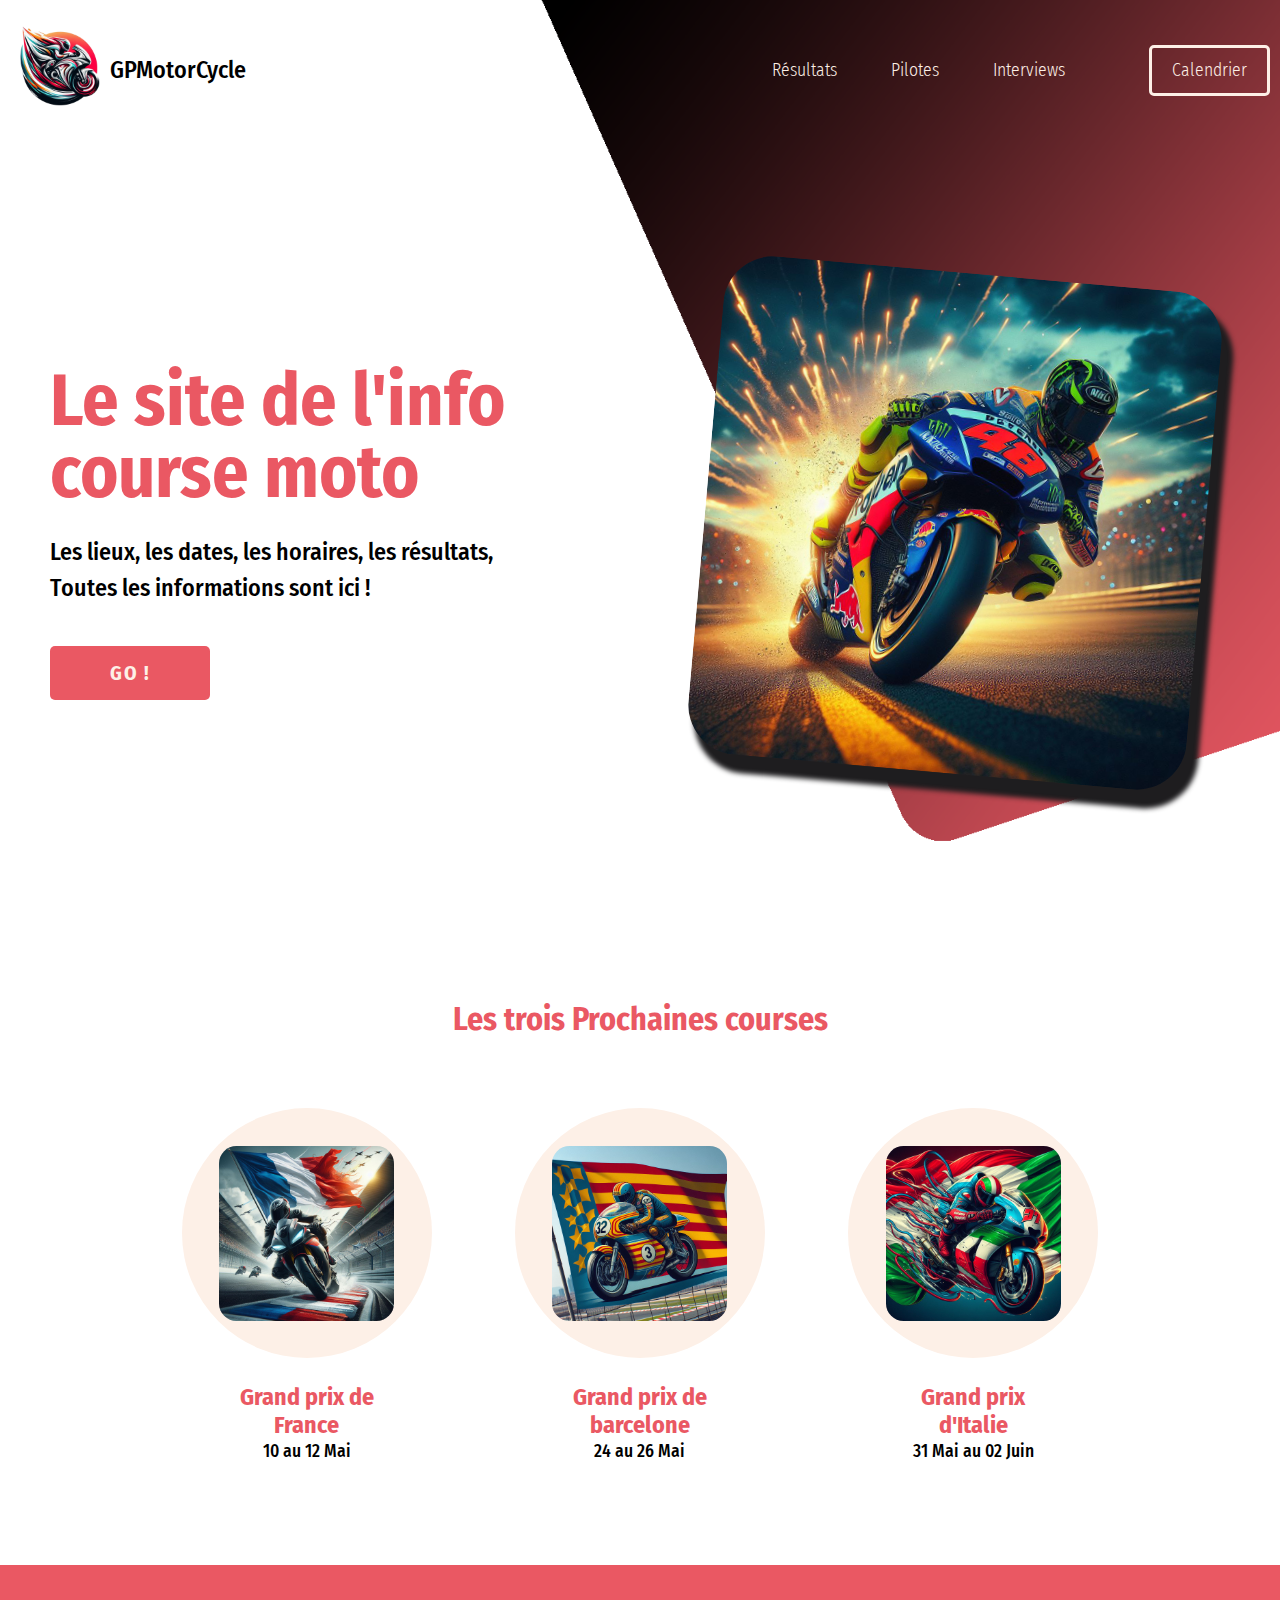
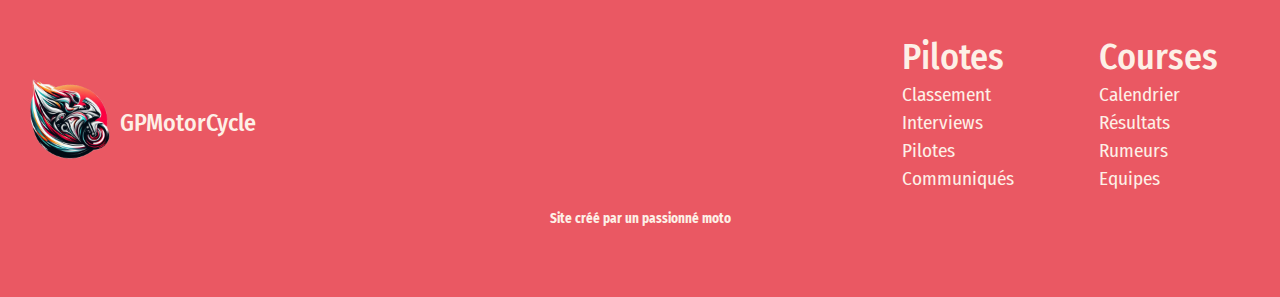
==== index.html @ 8bfcfeb6 "new file:   "R\303\251sultats.html" 	new file:   assets/Resulat/Style.css 	modified:   calendrier.ht" ====
<!DOCTYPE html>
<html lang="fr-FR">
<head>
    <meta charset="UTF-8">
    <meta name="viewport" content="width=device-width, initial-scale=1.0">
    <title>GPMotorCycle</title>
    <link rel="preconnect" href="https://fonts.googleapis.com">
    <link rel="preconnect" href="https://fonts.gstatic.com" crossorigin>
    <link href="https://fonts.googleapis.com/css2?family=Fira+Sans+Condensed:wght@400;500;600;700;800;900&display=swap" rel="stylesheet">
    <link rel="stylesheet" href="assets/css/style.css">
</head>
<body>

    <section id="section-1">
        <header>
            <div class="left">
                <img src="assets/logo/logo.png" alt="logodusite" height="100px">
                <p>GPMotorCycle</p>
            </div>
            <div class="right">
                <nav>
                    <a href="Résultats.html">Résultats</a>
                    <a href="#">Pilotes</a>
                    <a href="#">Interviews</a>
                    <a href="calendrier.html">Calendrier</a>
                </nav>
            </div>
        </header>
        <div class="container">
            <div class="left">
                <h1>Le site de l'info course moto</h1>
                <p>Les lieux, les dates, les horaires, les résultats,  Toutes les informations sont ici !</p>
                <a href="calendrier.html">GO !</a>
            </div>
            <div class="right">
                <img src="assets/img accueil/img  accueil.jpeg" alt="moto" height="500px">
            </div>
        </div>
    </section>

    <section id="section-2">
        <h2> Les trois Prochaines courses</h2>
        <div class="container-icon">
            <div class="bloc-icon">
                <div class="bloc-img">
                    <img src="assets/Flag_pays/France.jpeg" alt="drapeaudupays">
                </div>
                <span>Grand prix de France</span>
                <p>10 au 12 Mai</p>
            </div>
            <div class="bloc-icon">
                <div class="bloc-img">
                    <img src="assets/Flag_pays/Barcelone.jpeg" alt="drapeaudupays">
                </div>
                <span>Grand prix de barcelone</span>
                <p>24 au 26 Mai</p>
            </div>
            <div class="bloc-icon">
                <div class="bloc-img">
                    <img src="assets/Flag_pays/Italie.jpeg" alt="drapeaudupays">
                </div>
                <span>Grand prix d'Italie</span>
                <p>31 Mai au 02 Juin</p>
            </div>
        </div>
    </section>
    <footer>
        <div class="container">
            <div class="bloc">
                <img src="assets/logo/logo.png" alt="logodusite">
                <p>GPMotorCycle</p>
            </div>
            <div class="bloc">
                <div class="bloc-menu">
                    <span>Pilotes</span>
                    <ul>
                        <li><a href="#">Classement</a></li>
                        <li><a href="#">Interviews</a></li>
                        <li><a href="#">Pilotes</a></li>
                        <li><a href="#">Communiqués</a></li>
                    </ul>
                </div>
                <div class="bloc-menu">
                    <span>Courses</span>
                    <ul>
                        <li><a href="calendrier.html">Calendrier</a></li>
                        <li><a href="#">Résultats</a></li>
                        <li><a href="#">Rumeurs</a></li>
                        <li><a href="#">Equipes</a></li>
                    </ul>
                </div>
            </div>
        </div>

        <div class="container">
            <div class="fin">
                <h5>Site créé par un passionné moto</h5>
            </div>
        </div>

        
        
    </footer>

</body>
</html>
---- assets/css/style.css ----
* {
    margin: 0;
    padding: 0;
    list-style: none;
    text-decoration: none;
    font-family: "Fira Sans Condensed", sans-serif; 
}

#section-1 {
    height: 100vh;
    background-color: #fff;
    background-size: cover;
    background-position: bottom;
    background-image:url(../background/bg3.png);
}
#section-1 header {
    display: flex;
    align-items: center;
    justify-content: space-between;
    max-width: 1600px;
    margin: 0 auto;
    padding: 20px 10px 0 10px;
}

#section-1 header .left {
    display: flex;
    align-items: center;
    font-size: 1.5em;
    font-weight: 450;
}

#section-1 header nav a {
    color: #FDF0E7;
    font-weight: 300;
    margin-left: 50px;
    font-size: 1.1em;

}

#section-1 header nav a:hover {
    text-decoration: underline;
}

#section-1 header nav a:nth-child(4) {
   color: #FDF0E7;
   border: 3px solid #FDF0E7;
   padding: 12px 20px;
   border-radius: 5px;
   margin-left: 80px;
   opacity: 1;
}

#section-1 header nav a:nth-child(4):hover {
    opacity: 0.5;
}

#section-1 .container {
    display: flex;
    align-items: center;
    justify-content: space-between;
    max-width: 1400px;
    margin: 0  auto ;
    height: 90%;
    padding: 0 50px;
}

#section-1 .container .left {
    max-width: 500px;
}

#section-1 .container h1 {
    font-size: 4.5em;
    color: #EA5863;
    line-height: 1em;
    margin-bottom: 25px;
}


#section-1 .container p {
    font-size: 1.5em;
    color: #000;
    line-height: 1.5em;
    margin-bottom: 55px;
    font-weight: 450;
}

#section-1 .container a {
    color: #FDF0E7;
    background: #EA5863;
    padding: 15px 60px;
    border-radius: 5px;
    font-weight: bold;
    letter-spacing: 1.5px;
    font-size: 20px;
    opacity:1;
}

#section-1 .container a:hover {
    opacity:0.9;
}

#section-1 .container img {
    margin-right: 25px;
    border-radius: 10%;
    transform: rotate(5deg);
    background-color: #cccccc;
    box-shadow: 10px 15px 5px 3px #1e1d1f;
}

#section-1 .container img:hover {
    transform: rotate(10deg);
    transition-duration:2s; 
    -moz-transform: scale(1.1);
    -webkit-transform: scale(1.1);
    transform: scale(1.1);
}

#section-2{

    max-width: 1000px;
    margin: 100px auto;
    text-align: center;
    padding: 0 25px;
}

#section-2 h2 {
    color: #EA5863;
    font-size: 2em;
}

#section-2 .container-icon {
    display: flex;
    justify-content: space-around;
    align-items: center;
    margin-top: 70px;
}

#section-2 .container-icon .bloc-icon {
    max-width: 200px;
    display: flex;
    justify-content: center;
    align-items: center;
    flex-direction: column;
}

#section-2 .container-icon .bloc-img {
    background-color: #fdf0e7;
    height: 250px;
    width: 250px;
    border-radius: 50%;
    display: flex;
    justify-content: center;
    align-items: center;
}

#section-2 .container-icon .bloc-icon img {
    border-radius: 10%;
    width: 70%;
}

#section-2 .container-icon .bloc-img:hover {
    transform: rotate(10deg);
    transition-duration:0.5s; 
    -moz-transform: scale(1.1);
    -webkit-transform: scale(1.1);
    transform: scale(1.1);
}

#section-2 .container-icon span {
    color: #EA5863;
    font-size: 1.5em;
    font-weight: 650;
    margin: 25px 20px 0;
}

#section-2 .container-icon p {
    color: #000;
    font-size: 1.1em;
    line-height: 1.5;
    font-weight: 450;
}


footer {
    background-color:#EA5863;
    padding: 70px 20px;
}

footer .container {
    max-width: 1450px;
    margin: 0 auto;
    display: flex;
    justify-content: space-between;
    align-items: center;
    
}

footer .container .fin h5 {
    color: #FDF0E7;
}

footer .bloc {
    font-size: 1.5em;
    display: flex;
    align-items: center;

}

footer .bloc p {
    color:#FDF0E7;
}


footer .bloc p {
    font-weight: 450;
}

footer .bloc:nth-child(2) {
    display: flex;
    width: 400px;
    justify-content: space-around;
}

footer .bloc img {
    max-width: 100px;
}

footer .bloc-menu span {
    font-size: 1.5em;
    font-weight: 450;
    color: #fdf0e7;
    
}
footer .bloc-menu ul {
    margin-bottom: 20px;
}

footer .bloc-menu li a {
    color:#fdf0e7;
    font-size: 0.8em;
}

footer .bloc-menu li a:hover {
    text-decoration: underline;
}

footer .fin {
    color: #FDF0E7;
    max-width: 1450px;
    margin: 0 auto;
    display: flex;
    justify-content: space-between;
}
footer h5{
    align-items: center;
}

@media screen and (max-width: 767px) {
    #section-1 header .left img {
        display: none;

    }

    .left p {
        color: #FDF0E7;
    }

    #section-1 header nav a,
    #section-1 header nav a:nth-child(4) {
        margin: 0 25px;
    }

    #section-1 header {
        justify-content: center;
        height: 50px;
    }
    
}

@media screen and (max-width: 1100px) {
    #section-1 .container img {
        margin-right: 0px;
    }
}

@media screen and (max-width: 1080px) {
    #section-1 .container img {
        height: 380px;
    }
}

@media screen and (max-width: 935px) {

    #section-1  {
        height: 100%;
    }

    #section-1 .container {
        flex-direction: column;
        justify-content: center;
        margin-top: 100px;
    }

    #section-1 .container img {
        width: 100%;
        height: auto;
        transform: none;
        box-shadow: none;
    }

    #section-1 .container .left {
        text-align: center;
        margin-bottom: 50px;
    }

    #section-1 .container .right {
        width: 100%;
    }

    #section-1 .container .right {
        margin-bottom: 100px;
    }

}

@media screen and (max-width: 620px) {

    #section-1 .container {
        padding: 0 15px;
    }

    #section-1 .container h1 {
        font-size: 3em;
    }

}

@media screen and (max-width: 525px) {

    #section-2 h2 {
        font-size: 1.5em
    }

    #section-2 .container-icon {
        flex-direction: column;
        align-items: center;

    }

    #section-2 .container-icon .bloc-icon {
        max-width: none;
        width: 80%;
        margin-bottom: 50px;
    }

    #section-2 .container-icon .bloc-img {
        height: 250px;
        width: 250px;
    }

    #section-2 .container-icon span {
        font-size: 2.5em;
    }

    #section-2 .container-icon p {
        font-size: 1.75em;
    }
}

@media screen and (max-width: 425px) {
    #section-2 h2 {
        font-size: 1.25em
    }

    #section-2 .container-icon .bloc-icon {
        width: 100%;
    }

    #section-2 .container-icon .bloc-img {
        height: 200px;
        width: 200px;
    }

    #section-2 .container-icon span {
        font-size: 1.75em;
    }

    #section-2 .container-icon p {
        font-size: 1.25em;
    }


}

@media screen and (max-width: 830px) {
    footer .bloc{
        max-width: 300px;
    }
}

@media screen and (max-width: 655px) {

    footer {
        padding: 30px 20px;
    }

    footer .container {
        flex-direction: column;
    }

    footer .bloc:nth-child(1) {
        max-width: none;
        width: 95%;
        margin-bottom: 50px;
    }

    footer .bloc:nth-child(2) {
        width: 80%;
        max-width: none;
    }
}

@media screen and (max-width: 400px) {

    footer .bloc:nth-child(2) {
        width: 100%;

    }
    footer .bloc-menu span {
        font-size: 1.2em;
    }
}

@media screen and (max-width: 788px) {

    .right nav {
        display: none;
    }
}
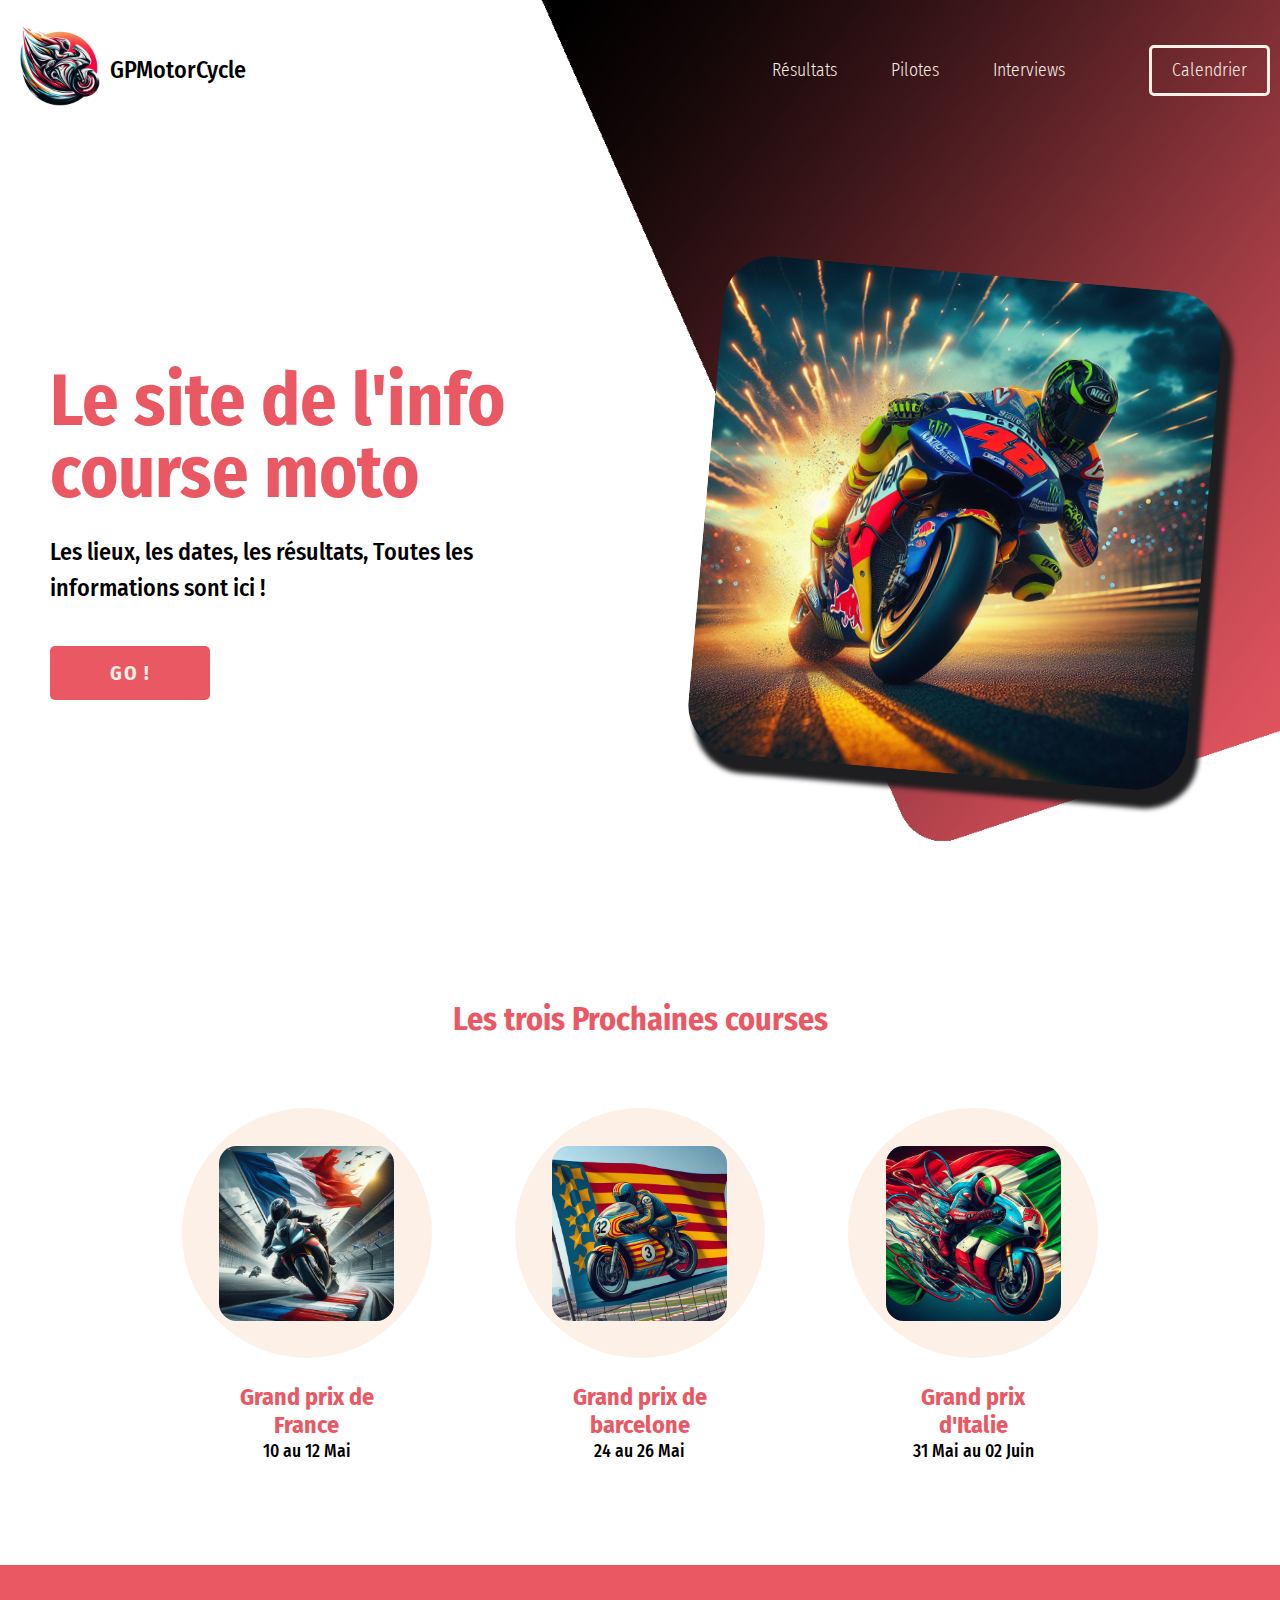
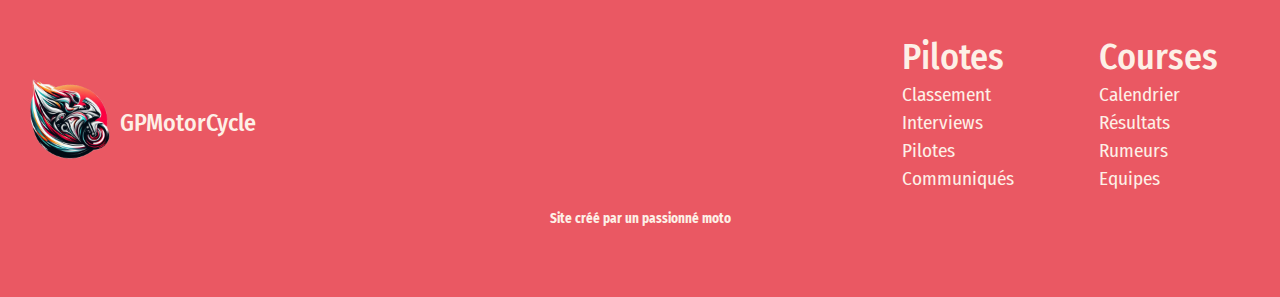
==== commit b5b31cc9: "modified:   index.html" ====
--- a/index.html
+++ b/index.html
@@ -8,6 +8,7 @@
     <link rel="preconnect" href="https://fonts.gstatic.com" crossorigin>
     <link href="https://fonts.googleapis.com/css2?family=Fira+Sans+Condensed:wght@400;500;600;700;800;900&display=swap" rel="stylesheet">
     <link rel="stylesheet" href="assets/css/style.css">
+    <link rel="icon" type="image/png" sizes="120x120" href="assets/logo/apple-icon-120x120.png" type="image/x-icon">
 </head>
 <body>
 
@@ -29,7 +30,7 @@
         <div class="container">
             <div class="left">
                 <h1>Le site de l'info course moto</h1>
-                <p>Les lieux, les dates, les horaires, les résultats,  Toutes les informations sont ici !</p>
+                <p>Les lieux, les dates, les résultats,  Toutes les informations sont ici !</p>
                 <a href="calendrier.html">GO !</a>
             </div>
             <div class="right">
@@ -84,7 +85,7 @@
                     <span>Courses</span>
                     <ul>
                         <li><a href="calendrier.html">Calendrier</a></li>
-                        <li><a href="#">Résultats</a></li>
+                        <li><a href="Résultats.html">Résultats</a></li>
                         <li><a href="#">Rumeurs</a></li>
                         <li><a href="#">Equipes</a></li>
                     </ul>
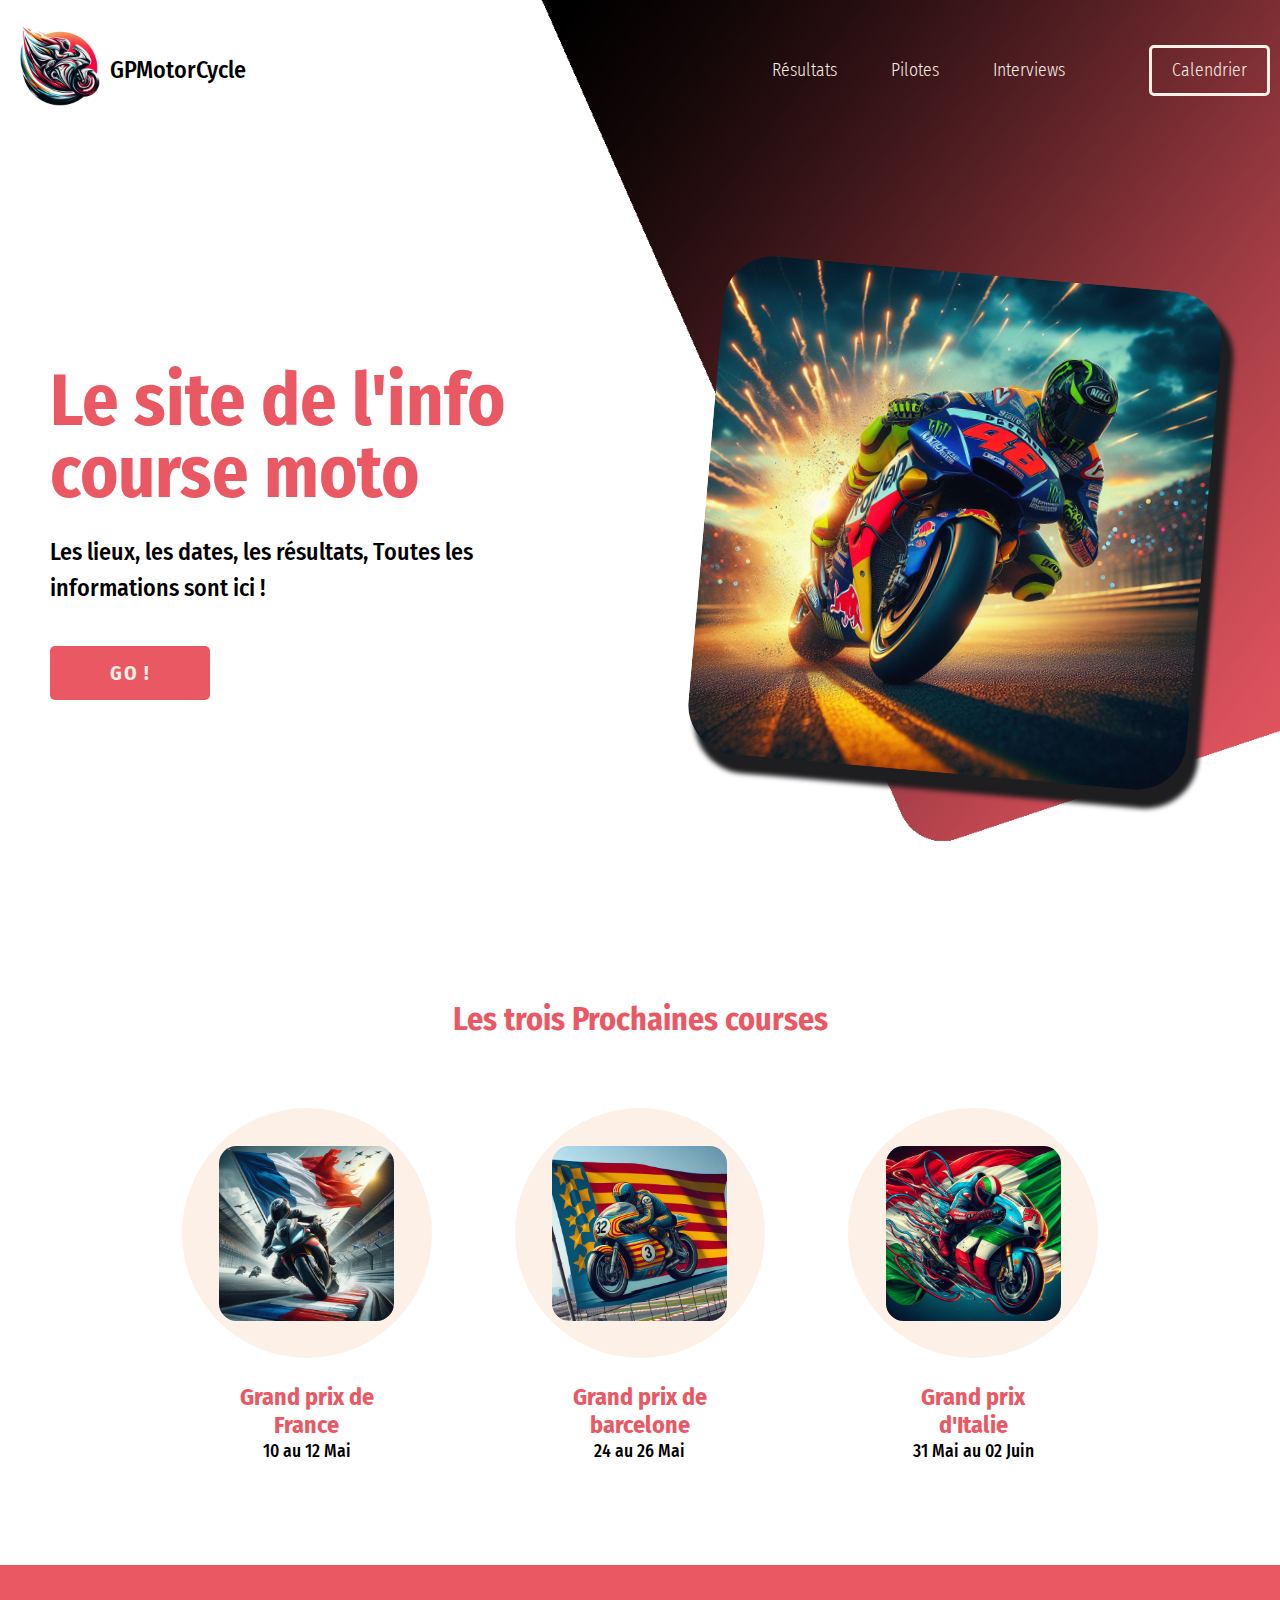
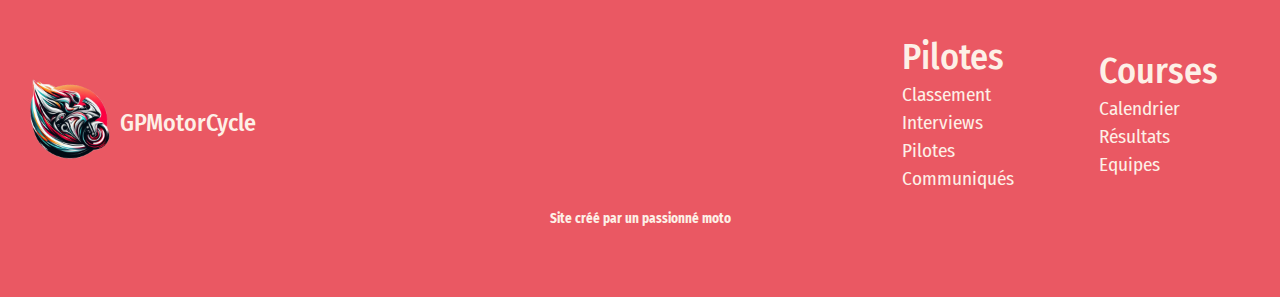
==== commit a81e930f: "modified:   "R\303\251sultats.html" 	modified:   calendrier.html 	modified:   index.html 	modified: " ====
--- a/index.html
+++ b/index.html
@@ -86,7 +86,6 @@
                     <ul>
                         <li><a href="calendrier.html">Calendrier</a></li>
                         <li><a href="Résultats.html">Résultats</a></li>
-                        <li><a href="#">Rumeurs</a></li>
                         <li><a href="#">Equipes</a></li>
                     </ul>
                 </div>
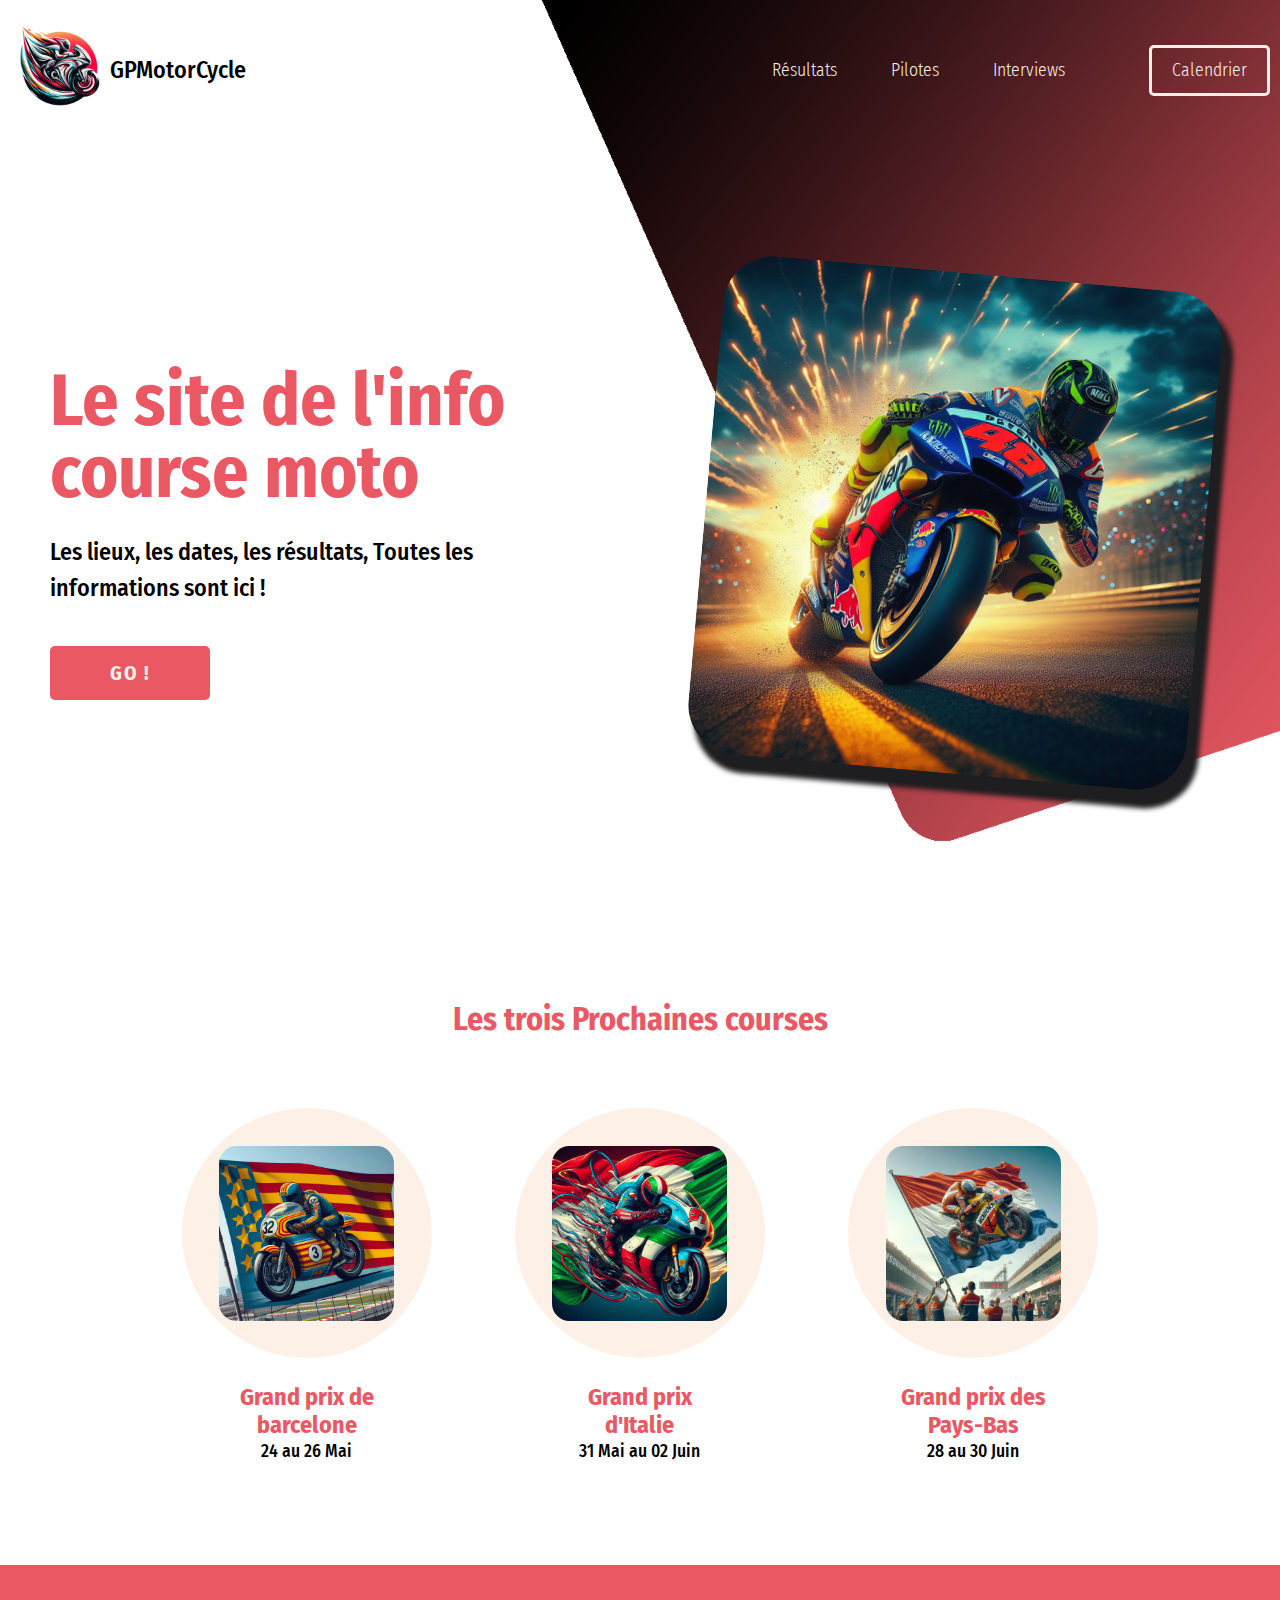
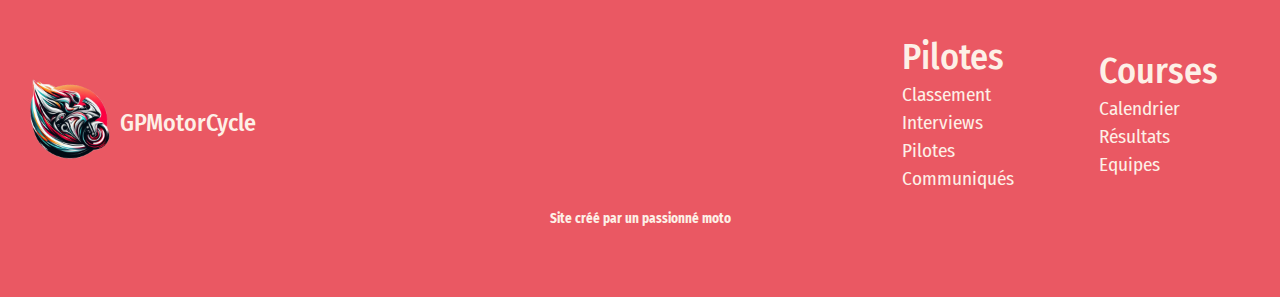
==== commit 5d4153a5: "gpdefrance" ====
--- a/index.html
+++ b/index.html
@@ -44,13 +44,6 @@
         <div class="container-icon">
             <div class="bloc-icon">
                 <div class="bloc-img">
-                    <img src="assets/Flag_pays/France.jpeg" alt="drapeaudupays">
-                </div>
-                <span>Grand prix de France</span>
-                <p>10 au 12 Mai</p>
-            </div>
-            <div class="bloc-icon">
-                <div class="bloc-img">
                     <img src="assets/Flag_pays/Barcelone.jpeg" alt="drapeaudupays">
                 </div>
                 <span>Grand prix de barcelone</span>
@@ -62,6 +55,13 @@
                 </div>
                 <span>Grand prix d'Italie</span>
                 <p>31 Mai au 02 Juin</p>
+            </div>
+            <div class="bloc-icon">
+                <div class="bloc-img">
+                    <img src="assets/Flag_pays/Pays-Bas.png" alt="drapeaudupays">
+                </div>
+                <span>Grand prix des Pays-Bas </span>
+                <p>28 au 30 Juin</p>
             </div>
         </div>
     </section>
